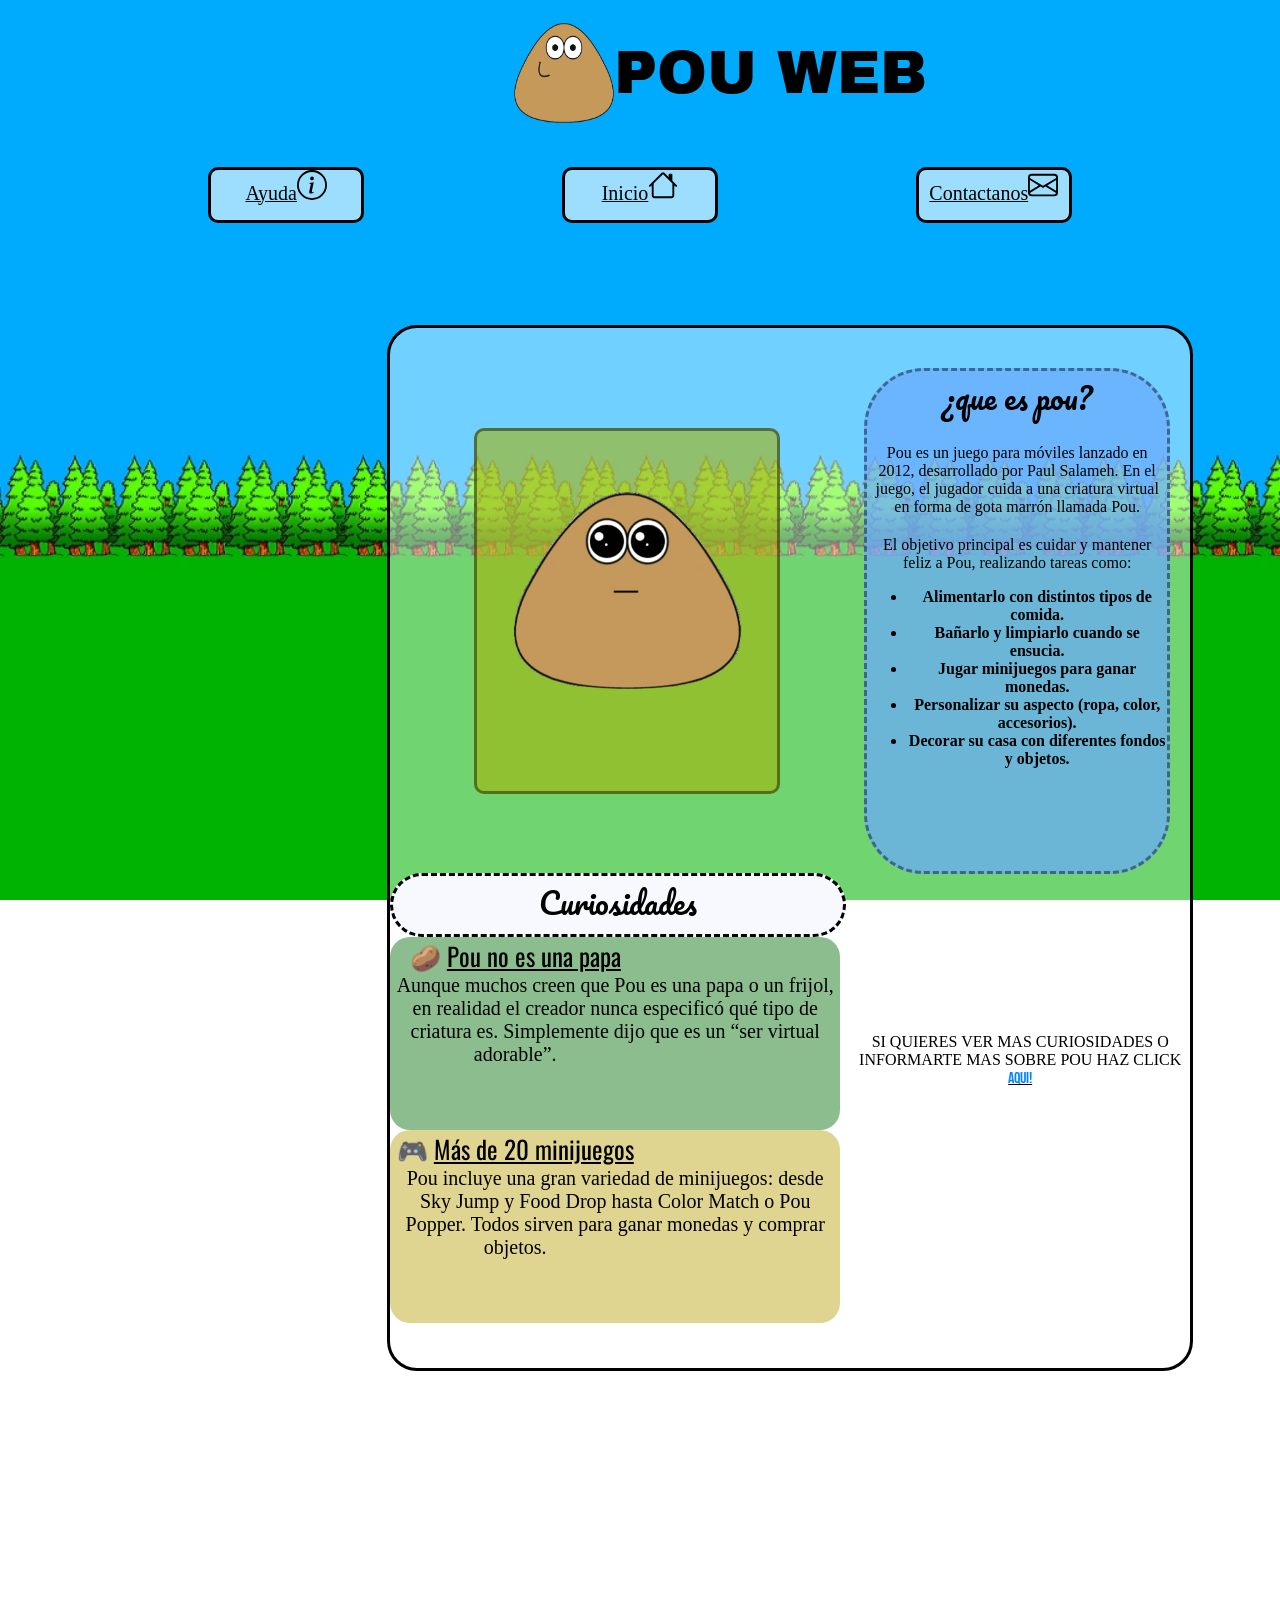
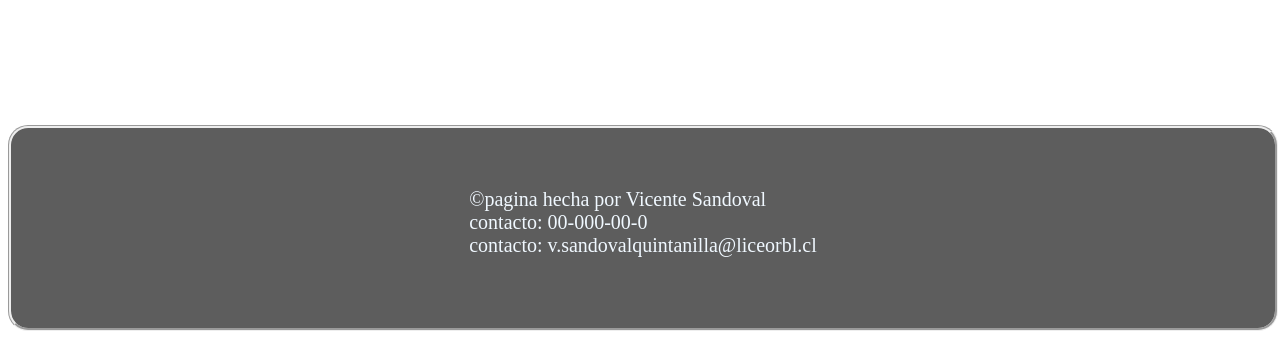
==== index.html @ 4351a05b "html vicente" ====
<!DOCTYPE html>
<html lang="es">
<head>
    <meta charset="UTF-8">
    <meta name="viewport" content="width=device-width, initial-scale=1.0">
    <meta name="author" content="Vicente Sandoval">
    <title>POU</title>
    
    <link rel="preconnect" href="https://fonts.googleapis.com">
    <link rel="preconnect" href="https://fonts.gstatic.com" crossorigin>
    <link href="https://fonts.googleapis.com/css2?family=Archivo+Black&display=swap" rel="stylesheet">
    <link rel="stylesheet" href="https://fonts.googleapis.com/css2?family=Material+Symbols+Outlined:opsz,wght,FILL,GRAD@20..48,100..700,0..1,-50..200&icon_names=help" />
    <link href="https://fonts.googleapis.com/css2?family=Pacifico&family=Sour+Gummy:ital,wght@0,100..900;1,100..900&display=swap" rel="stylesheet">
    <link href="https://fonts.googleapis.com/css2?family=Oswald:wght@200..700&display=swap" rel="stylesheet">
    <link href="https://fonts.googleapis.com/css2?family=Bebas+Neue&display=swap" rel="stylesheet">




    <link rel="stylesheet" href="css/estilo.css">
    


</head>
<body style="background-image: url(img/paginapou.jpg);background-size: cover;
    background-attachment: fixed ">
    <header>
        <div class="header1">
            <img src="img/pou.png" alt="pou" width="100" height="100">
            <div class="archivo-black-regular">POU WEB</div>
        </div>

    </header>
    <nav>
        <menu>
           <div id="div1"><a href="#"><span class="navs">Ayuda</span><svg xmlns="http://www.w3.org/2000/svg" width="3rem" height="3rem" fill="currentColor" class="bi bi-info-circle" viewBox="0 0 16 16">
            <path d="M8 15A7 7 0 1 1 8 1a7 7 0 0 1 0 14m0 1A8 8 0 1 0 8 0a8 8 0 0 0 0 16"/>
            <path d="m8.93 6.588-2.29.287-.082.38.45.083c.294.07.352.176.288.469l-.738 3.468c-.194.897.105 1.319.808 1.319.545 0 1.178-.252 1.465-.598l.088-.416c-.2.176-.492.246-.686.246-.275 0-.375-.193-.304-.533zM9 4.5a1 1 0 1 1-2 0 1 1 0 0 1 2 0"/>
                </svg></div></a>
            <div id="div2"><a href="#"><span class="navs">Inicio</span><svg xmlns="http://www.w3.org/2000/svg" width="3rem" height="3rem" fill="currentColor" class="bi bi-house" viewBox="0 0 16 16">
                <path d="M8.707 1.5a1 1 0 0 0-1.414 0L.646 8.146a.5.5 0 0 0 .708.708L2 8.207V13.5A1.5 1.5 0 0 0 3.5 15h9a1.5 1.5 0 0 0 1.5-1.5V8.207l.646.647a.5.5 0 0 0 .708-.708L13 5.793V2.5a.5.5 0 0 0-.5-.5h-1a.5.5 0 0 0-.5.5v1.293zM13 7.207V13.5a.5.5 0 0 1-.5.5h-9a.5.5 0 0 1-.5-.5V7.207l5-5z"/>
              </svg></a></div>
            <div id="div3"><a href="#"><span class="navs">Contactanos</span><svg xmlns="http://www.w3.org/2000/svg" width="3rem" height="3rem" fill="currentColor" class="bi bi-envelope" viewBox="0 0 16 16">
                <path d="M0 4a2 2 0 0 1 2-2h12a2 2 0 0 1 2 2v8a2 2 0 0 1-2 2H2a2 2 0 0 1-2-2zm2-1a1 1 0 0 0-1 1v.217l7 4.2 7-4.2V4a1 1 0 0 0-1-1zm13 2.383-4.708 2.825L15 11.105zm-.034 6.876-5.64-3.471L8 9.583l-1.326-.795-5.64 3.47A1 1 0 0 0 2 13h12a1 1 0 0 0 .966-.741M1 11.105l4.708-2.897L1 5.383z"/>
              </svg></a></div> 
        </menu>
       
        
    </nav>
    <main>
        <section>
            <div class="principal">
                <div id="parte1medio">
                    <div id="parte1">

                        <div id="imagenpou">
                            <img src="img/PouTriste.png" alt="pou" style="width: 23rem; height: 20rem;">
                        </div>

                    </div>
                    <div id="parte2">

                        <span class="pacifico-regular">¿que es pou?</span>
                        <span style="padding-top: 2rem;">Pou es un juego para móviles lanzado en 2012, desarrollado por Paul Salameh. En el juego, el jugador cuida a una criatura virtual en forma de gota marrón llamada Pou.</span>
                        <span style="padding-top: 2rem;">El objetivo principal es cuidar y mantener feliz a Pou, realizando tareas como:</span>
                        <div id="lista">
                            <ul>
                                <li><b>Alimentarlo con distintos tipos de comida.</b></li>
                                <li><b>Bañarlo y limpiarlo cuando se ensucia.</b></li>
                                <li><b>Jugar minijuegos para ganar monedas.</b></li>
                                <li><b>Personalizar su aspecto (ropa, color, accesorios).</b></li>
                                <li><b>Decorar su casa con diferentes fondos y objetos.</b></li>
                            </ul>
                        </div>
                    </div>
                </div>
                <div id="parte2medio">
                    <div id="parte1medio2">
                        <div id="curiosidadDisenio"><span class="pacifico-regular">Curiosidades</span></div>
                        
                        <div id="curiosidad1">
                            <span class="titulocuriosidad">🥔 <b style="text-decoration: underline;" class="oswald-uniquifier">Pou no es una papa</b></span>
                            <span class="letracuriosidad">Aunque muchos creen que Pou es una papa o un frijol, en realidad el creador nunca especificó qué tipo de criatura es. Simplemente dijo que es un “ser virtual adorable”.</span>
                        </div>
                        <div id="curiosidad2">
                            <span class="titulocuriosidad">🎮 <b style="text-decoration: underline;" class="oswald-uniquifier">Más de 20 minijuegos</b></span>
                            <span class="letracuriosidad">Pou incluye una gran variedad de minijuegos: desde Sky Jump y Food Drop hasta Color Match o Pou Popper. Todos sirven para ganar monedas y comprar objetos.</span>
                        </div>
                    </div>
                   
                </div>
                <div id="parte1medio3">
                    <span class="otrapagina" >SI QUIERES VER MAS CURIOSIDADES O INFORMARTE MAS SOBRE POU HAZ CLICK <a href="#"><span class="bebas-neue-regular" style="color: rgb(0, 132, 255);">AQUI!</span></a></span>
                </div>
               

            </div>
        </section>
        
    </main>
    <aside></aside>


    <footer>
        <div class="footercosas">
            <span>&copy;pagina hecha por Vicente Sandoval</span>
            <span>contacto: 00-000-00-0</span>
            <span>contacto: v.sandovalquintanilla@liceorbl.cl</span>
            
        </div>
    </footer>

</body>
</html>
---- css/estilo.css ----
html { Font-size: 62.5%; }
body { Font-size: 16px;}

.archivo-black-regular {
    font-family: "Archivo Black", sans-serif;
    font-weight: 400;
    font-style: normal;
    font-size: 6rem;
   
}

.pacifico-regular {
    font-family: "Pacifico", cursive;
    font-weight: 400;
    font-style: normal;
    font-size: 3rem;
}

.oswald-uniquifier {
    font-family: "Oswald", sans-serif;
    font-optical-sizing: auto;
    font-weight: 400;
    font-style: normal;
}

.bebas-neue-regular {
    font-family: "Bebas Neue", sans-serif;
    font-weight: 400;
    font-style: normal;
}





header{
    display: flex;
    width: 100%;
    background-color: rgba(0, 255, 255, 0);
    
}


.header1{
    padding-left: 40%;
    background-color: rgba(255, 255, 255, 0);
    display: flex;
    align-items: center;
    padding-top: 1.5rem;
    
}

nav{
    padding-top: 2.5rem;
    width: 100%;
    background-color: rgba(255, 0, 0, 0);
    display: flex;
    
    
}
.navs{
    font-size: 2rem
}

menu{
    display: flex;
    background-color: #ff000000;
    padding: 0.25rem;
    overflow-y: scroll;
    justify-content: center;
    flex-direction:row;
    justify-content:space-evenly;
    width: 100%;
    border-radius: 10rem;
    height: 6rem;
    
}

#div1{
    background-color: rgba(255, 255, 255, 0.616);
    height: 5rem;
    width: 15rem;
    text-align: center;
    border-radius: 1rem;
    border-style: solid;
}
#div2{
    background-color: rgba(255, 255, 255, 0.616);
    height: 5rem;
    width: 15rem;
    text-align: center;
    border-radius: 1rem;
    border-style: solid;
}
#div3{
    background-color: rgba(255, 255, 255, 0.616);
    height: 5rem;
    width: 15rem;
    text-align: center; 
    border-radius: 1rem;
    border-style: solid;
}


#div1:hover{
    transition: transform 0.1s ease-in-out;
    transform: scale(1.1);
}


#div2:hover{
    transition: transform 0.1s ease-in-out;
    transform: scale(1.1);
}

#div3:hover{
    transition: transform 0.1s ease-in-out;
    transform: scale(1.1);
} 

a:focus{
    color: red;
    
}

a{
    color: black;
}

main{
    width: 100%;
    height: 140rem;
}

.principal{

    background-color: rgba(255, 255, 255, 0.438);
    padding-top: 4rem;
    width: 80rem;
    height: 100rem;
    margin-left: 30%;
    margin-top: 8rem;
    text-align: center;
    border-radius: 3rem;
    border-style: solid ;
    
}

#parte1medio{
    background-color: rgba(0, 0, 255, 0);
    width: 100%;
    height: 50.5rem;
    display: flex;
    flex-direction: row;
    justify-content: space-between;
}

#parte2medio{
    background-color: rgba(0, 255, 255, 0);
    height: 45rem;
    width: 45rem;

}
#parte1medio3{
    background-color: rgba(255, 235, 205, 0);
    height: 40rem;
    width: 35rem;
    margin-left: 45.5rem;
    margin-top: -35rem;
    padding-top: 6rem;
}

#parte1medio2{
    background-color: rgba(240, 255, 255, 0);
    width: 45rem;
    height: 45rem;
    display: flex;
    flex-direction: column;
    border-radius: 4rem;

}
#curiosidadDisenio{
    background-color:ghostwhite;
    height: 6rem;
    width:45rem ;
    border-radius: 20rem;
    border-style: dashed;
}

#parte2medio2{
    background-color: burlywood;
    width: 40rem;
    height: 40rem;

}
#curiosidad1{
    background-color: rgba(2, 109, 7, 0.452);
    width: 45rem;
    height: 20rem;
    border-radius: 2rem;

}
#curiosidad2{
    background-color: rgba(184, 156, 0, 0.432);
    width: 45rem;
    height: 20rem;
    border-radius: 2rem;

}

#parte1{
    background-color: rgba(94, 255, 0, 0);
    width: 48rem;
    height: 60rem;
    display: flex;
    justify-content: center;
}

#parte2{
    background-color: rgba(106, 171, 255, 0.719);
    width: 30rem;
    height: 50rem;
    display: flex;
    flex-direction: column;
    border-radius: 6rem;
    margin-right: 2rem;
    border-style:dashed;
    border-color: rgba(0, 0, 0, 0.425);
}

#lista{
    background-color: rgba(0, 255, 170, 0);
    width: 30rem;
    height: 30rem;
}

#imagenpou{
    background-color: rgba(167, 179, 8, 0.589);
    width: 30rem ;
    height: 30rem;
    margin-top: 6rem;
    padding-top: 6rem;
    border-radius: 1rem;
    border-style: solid;
    border-color: rgba(0, 0, 0, 0.425);

}

.titulocuriosidad{
    font-size: 2.5rem;
    padding-right: 20rem;
}
.letracuriosidad{
    padding-right: 20rem;
    font-size: 2rem;
}


footer{

    background-color: rgba(43, 43, 43, 0.76);
    width: 100%;
    height: 20rem;
    border-radius: 2rem;
    border-style:groove;
    display: flex;
    justify-content: center;
    

}
.footercosas{
    color: aliceblue;
    padding-top: 6rem;
    display: flex;
    flex-direction: column;
    font-size: 2rem;
    
}


/* MEDIA QUERYS */

@media (max-width: 768px){
    
    main{
        width: 100%;
        
    }
    #parte2{
        width: 80rem;
        font-size: 2.5rem;
        height: 70rem;

    }
    nav{
        background-color: rgba(255, 238, 0, 0);
        width: 109rem;
        
    }
    #div1{
        font-size: 2.5rem;
        
    }
    #div2{
        font-size: 2.5rem;
    }
    #div3{
        font-size: 2.2rem;
    }


    .principal{
        width: 100rem;
        margin-left: 5rem;
        height: 250rem;

    }
    #parte1medio{
        height: 110rem;
        display: flex;
        flex-direction: column;
        
        align-items: center;
        width: 100rem;
    }

    #imagenpou{
        background-color: rgba(167, 179, 8, 0.589);
        width: 30rem ;
        height: 25rem;
        margin-top: 6rem;
        padding-top: 6rem;
        border-radius: 1rem;
        border-style: solid;
        border-color: rgba(0, 0, 0, 0.425);
    
    }
    
    
    .pacifico-regular{
        font-size: 4rem;
    }

    #parte2medio{
        background-color: rgba(127, 255, 212, 0);
        width: 100rem;
    }

    #parte1medio2{
        display: flex;
        align-items: center;
        width: 100rem;
        height: 70rem;
        background-color: rgba(127, 255, 212, 0);
    }

    #curiosidadDisenio{
        height: 10rem;
        margin-top: 2rem;
    }
    
    #curiosidad1{
        width: 70rem;
        height: 40rem;
        margin-top: 2rem;
        
    }

    #curiosidad2{
        width: 70rem;
        height: 40rem;
        margin-top: 2rem;
    }

    .letracuriosidad{
        padding-right: 20rem;
        font-size: 3rem;
    }
    .titulocuriosidad{
        font-size: 4rem;
        padding-right: 20rem;
    }






    #parte1medio3{
        background-color: rgba(255, 235, 205, 0);
        height: 40rem;
        width: 35rem;
        margin-left: 30rem;
        margin-top: 35rem;
        padding-top: 6rem;
    }

    .otrapagina{
        font-size:4rem
    }

    footer{
        margin-top: 140rem;
        width: 107rem;
    }
    .footercosas{
        font-size: 3rem;
    }
}


@media (max-width: 425px){

    main{
        width: 100%;
        
        
    }
    
    .principal{
        height: 430rem;
    }
    .archivo-black-regular{
        font-size: 10rem;
        
    }
    header{
        background-color: rgba(0, 0, 255, 0);
        width: 90rem;
        height: 20rem;
        
    }
    nav{
        background-color: rgba(13, 156, 156, 0);
        height: 50rem;
        margin-bottom: 10rem;
    }
    .navs{
        font-size: 7rem;
    }
    menu{
        background-color: rgba(247, 231, 0, 0);
        height: 55rem;
        display: flex;
        flex-direction: column;
        align-items: center;
    }
    #div1{
        margin-top: 5rem;
        font-size: 5rem;
        height: 20rem;
        width: 45rem;
        
        
        
        
    }

    #div1 > a{
        font-size: 5rem;
    }
    #div2{
        margin-top: 5rem;
        font-size: 5rem;
        height: 20rem;
        width: 45rem;
       
    }
    #div3{
        margin-top: 5rem;
        font-size: 5rem;
        height: 20rem;
        width: 45rem;
       
    }

    .pacifico-regular{
        font-size: 6rem;
    }
    
    #parte1medio{
        height: 180rem;
        display: flex;
        flex-direction: column;
        
        align-items: center;
        width: 100rem;
    }
    
    #parte2{
        width: 90rem;
        font-size: 3.7rem;
        height: 150rem;

    }

    
    #parte2medio{
    background-color: rgba(0, 255, 255, 0);
    height: 130rem;
    width: 100%;
    }

    #parte1medio2{
        background-color: rgba(222, 184, 135, 0);
        
        height: 180rem;
    }

    #curiosidadDisenio{
        height: 20rem;
        width: 70rem;
        
    }
    .pacifico-regular{
        font-size: 12rem;
    }

    #curiosidad1{
        width: 90rem;
        height: 70rem;
    }
    .titulocuriosidad{
        padding-right: 20rem;
        font-size: 8rem;
    }
    .letracuriosidad{
        padding-right: 20rem;
        font-size: 7rem;

    }

    #curiosidad2{
        width: 90rem;
        height: 75rem;
    }
    
    #parte1medio3{
        background-color: rgba(255, 235, 205, 0);
        height: 40rem;
        width: 90rem;
        margin-left: 5rem;
        margin-top: 50rem;
        padding-top: 6rem;
    }

    .otrapagina{
        font-size:8rem
    }

    footer{
        margin-top: 300rem;
        width: 107rem;
        height: 120rem;
    }
    .footercosas{
        padding-top: 50rem;
        font-size: 7rem;
        width: 107rem;
       
    }

    
}
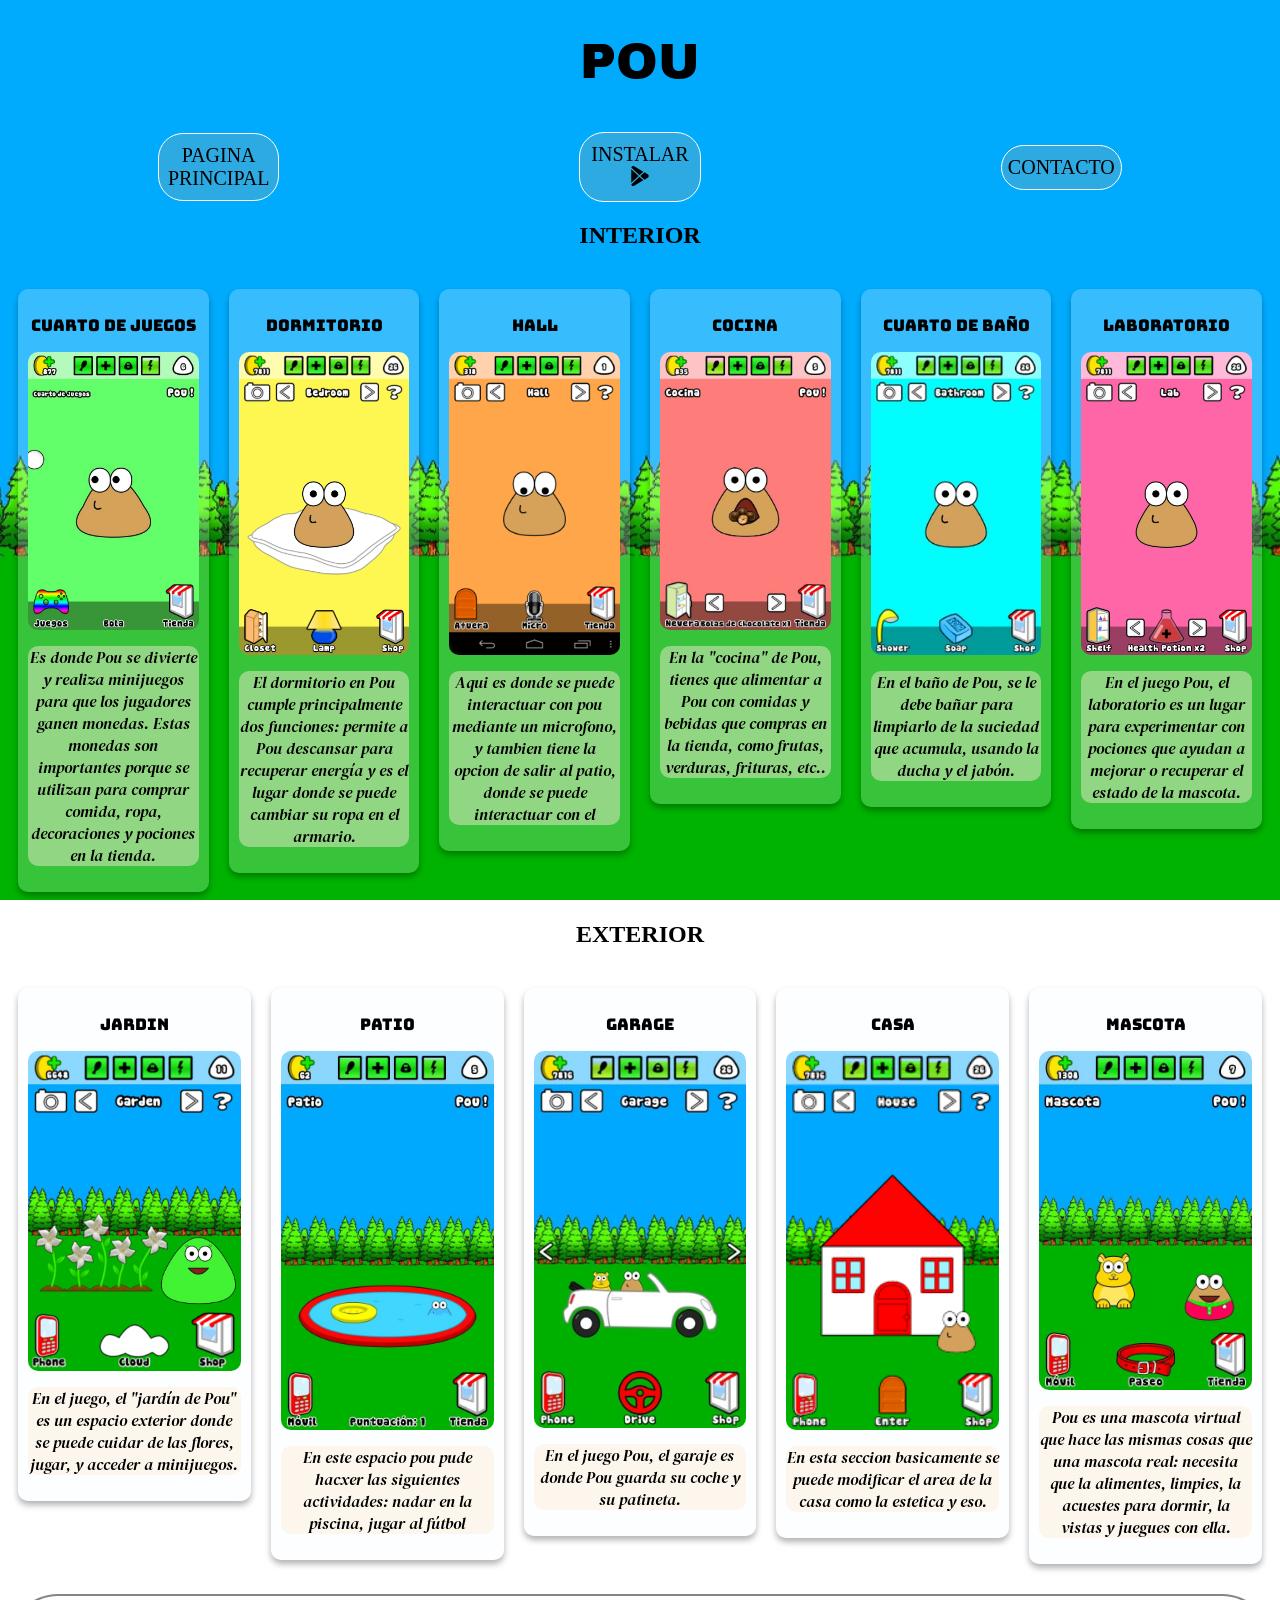
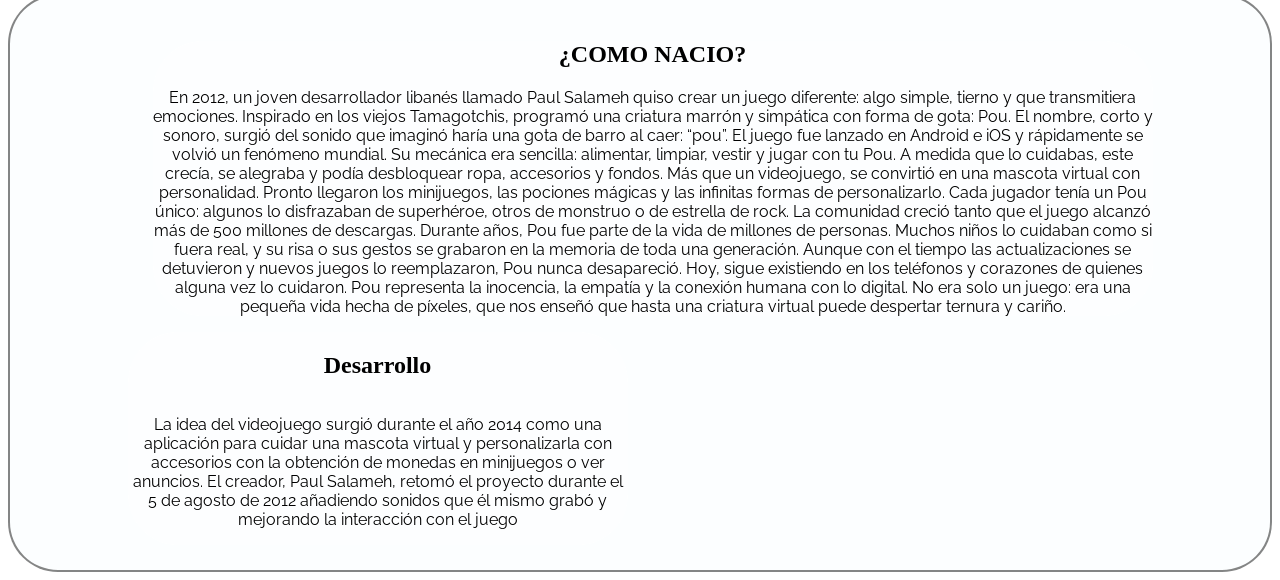
==== commit 7240d264: "Add files via upload" ====
--- a/index.html
+++ b/index.html
@@ -1,114 +1,132 @@
 <!DOCTYPE html>
-<html lang="es">
+<html lang="en">
 <head>
     <meta charset="UTF-8">
     <meta name="viewport" content="width=device-width, initial-scale=1.0">
-    <meta name="author" content="Vicente Sandoval">
-    <title>POU</title>
-    
     <link rel="preconnect" href="https://fonts.googleapis.com">
     <link rel="preconnect" href="https://fonts.gstatic.com" crossorigin>
     <link href="https://fonts.googleapis.com/css2?family=Archivo+Black&display=swap" rel="stylesheet">
-    <link rel="stylesheet" href="https://fonts.googleapis.com/css2?family=Material+Symbols+Outlined:opsz,wght,FILL,GRAD@20..48,100..700,0..1,-50..200&icon_names=help" />
-    <link href="https://fonts.googleapis.com/css2?family=Pacifico&family=Sour+Gummy:ital,wght@0,100..900;1,100..900&display=swap" rel="stylesheet">
-    <link href="https://fonts.googleapis.com/css2?family=Oswald:wght@200..700&display=swap" rel="stylesheet">
-    <link href="https://fonts.googleapis.com/css2?family=Bebas+Neue&display=swap" rel="stylesheet">
-
-
-
-
-    <link rel="stylesheet" href="css/estilo.css">
-    
-
-
+    <link rel="preconnect" href="https://fonts.googleapis.com">
+    <link rel="preconnect" href="https://fonts.gstatic.com" crossorigin>
+    <link href="https://fonts.googleapis.com/css2?family=DM+Serif+Display:ital@0;1&display=swap" rel="stylesheet">
+    <link rel="preconnect" href="https://fonts.googleapis.com">
+    <link rel="preconnect" href="https://fonts.gstatic.com" crossorigin>
+    <link href="https://fonts.googleapis.com/css2?family=Bungee&display=swap" rel="stylesheet">
+    <link rel="preconnect" href="https://fonts.googleapis.com">
+    <link rel="preconnect" href="https://fonts.gstatic.com" crossorigin>
+    <link href="https://fonts.googleapis.com/css2?family=Bungee&family=Momo+Signature&family=Raleway:ital,wght@0,100..900;1,100..900&display=swap" rel="stylesheet">
+    <link rel="stylesheet" href="css/style.css">
+    <title>Document</title>
 </head>
 <body style="background-image: url(img/paginapou.jpg);background-size: cover;
     background-attachment: fixed ">
     <header>
-        <div class="header1">
-            <img src="img/pou.png" alt="pou" width="100" height="100">
-            <div class="archivo-black-regular">POU WEB</div>
-        </div>
-
+        <h1 class="archivo-black-regular">POU</h1>
     </header>
     <nav>
-        <menu>
-           <div id="div1"><a href="#"><span class="navs">Ayuda</span><svg xmlns="http://www.w3.org/2000/svg" width="3rem" height="3rem" fill="currentColor" class="bi bi-info-circle" viewBox="0 0 16 16">
-            <path d="M8 15A7 7 0 1 1 8 1a7 7 0 0 1 0 14m0 1A8 8 0 1 0 8 0a8 8 0 0 0 0 16"/>
-            <path d="m8.93 6.588-2.29.287-.082.38.45.083c.294.07.352.176.288.469l-.738 3.468c-.194.897.105 1.319.808 1.319.545 0 1.178-.252 1.465-.598l.088-.416c-.2.176-.492.246-.686.246-.275 0-.375-.193-.304-.533zM9 4.5a1 1 0 1 1-2 0 1 1 0 0 1 2 0"/>
-                </svg></div></a>
-            <div id="div2"><a href="#"><span class="navs">Inicio</span><svg xmlns="http://www.w3.org/2000/svg" width="3rem" height="3rem" fill="currentColor" class="bi bi-house" viewBox="0 0 16 16">
-                <path d="M8.707 1.5a1 1 0 0 0-1.414 0L.646 8.146a.5.5 0 0 0 .708.708L2 8.207V13.5A1.5 1.5 0 0 0 3.5 15h9a1.5 1.5 0 0 0 1.5-1.5V8.207l.646.647a.5.5 0 0 0 .708-.708L13 5.793V2.5a.5.5 0 0 0-.5-.5h-1a.5.5 0 0 0-.5.5v1.293zM13 7.207V13.5a.5.5 0 0 1-.5.5h-9a.5.5 0 0 1-.5-.5V7.207l5-5z"/>
-              </svg></a></div>
-            <div id="div3"><a href="#"><span class="navs">Contactanos</span><svg xmlns="http://www.w3.org/2000/svg" width="3rem" height="3rem" fill="currentColor" class="bi bi-envelope" viewBox="0 0 16 16">
-                <path d="M0 4a2 2 0 0 1 2-2h12a2 2 0 0 1 2 2v8a2 2 0 0 1-2 2H2a2 2 0 0 1-2-2zm2-1a1 1 0 0 0-1 1v.217l7 4.2 7-4.2V4a1 1 0 0 0-1-1zm13 2.383-4.708 2.825L15 11.105zm-.034 6.876-5.64-3.471L8 9.583l-1.326-.795-5.64 3.47A1 1 0 0 0 2 13h12a1 1 0 0 0 .966-.741M1 11.105l4.708-2.897L1 5.383z"/>
-              </svg></a></div> 
-        </menu>
-       
-        
+        <div class="info">
+            <a href="balondeoro.html" id="uno" target="_blank">PAGINA PRINCIPAL</a>
+        </div>
+        <div class="info">
+            <a href="https://es.uefa.com/ballondor/news/029c-1e6c52ae67d8-f1edf98b3675-1000--revelados-los-nominados-al-balon-de-oro-2025/" id="dos" target="_blank">INSTALAR</a>
+            <svg xmlns="http://www.w3.org/2000/svg" width="20" height="20" fill="currentColor" class="bi bi-google-play" viewBox="0 0 16 16" class="svg">
+                <path d="M14.222 9.374c1.037-.61 1.037-2.137 0-2.748L11.528 5.04 8.32 8l3.207 2.96zm-3.595 2.116L7.583 8.68 1.03 14.73c.201 1.029 1.36 1.61 2.303 1.055zM1 13.396V2.603L6.846 8zM1.03 1.27l6.553 6.05 3.044-2.81L3.333.215C2.39-.341 1.231.24 1.03 1.27"/>
+            </svg>
+        </div>
+        <div class="info">
+            <a href="https://www.goal.com/es-cl/listados/womens-ballon-dor-2025-power-rankings/blt34d8939da84da433" id="tres" target="_blank">CONTACTO</a>
+        </div>
     </nav>
     <main>
         <section>
-            <div class="principal">
-                <div id="parte1medio">
-                    <div id="parte1">
-
-                        <div id="imagenpou">
-                            <img src="img/PouTriste.png" alt="pou" style="width: 23rem; height: 20rem;">
-                        </div>
-
-                    </div>
-                    <div id="parte2">
-
-                        <span class="pacifico-regular">¿que es pou?</span>
-                        <span style="padding-top: 2rem;">Pou es un juego para móviles lanzado en 2012, desarrollado por Paul Salameh. En el juego, el jugador cuida a una criatura virtual en forma de gota marrón llamada Pou.</span>
-                        <span style="padding-top: 2rem;">El objetivo principal es cuidar y mantener feliz a Pou, realizando tareas como:</span>
-                        <div id="lista">
-                            <ul>
-                                <li><b>Alimentarlo con distintos tipos de comida.</b></li>
-                                <li><b>Bañarlo y limpiarlo cuando se ensucia.</b></li>
-                                <li><b>Jugar minijuegos para ganar monedas.</b></li>
-                                <li><b>Personalizar su aspecto (ropa, color, accesorios).</b></li>
-                                <li><b>Decorar su casa con diferentes fondos y objetos.</b></li>
-                            </ul>
-                        </div>
-                    </div>
+            <h2>INTERIOR</h2>
+            <div class="divprincipal-container">
+                <div class="divsecundario">
+                    <p class="bungee">CUARTO DE JUEGOS</p>
+                    <img src="img/2e0db3e57bfdba576eac3ab056cc2b73.jpg" alt="Pou" class="imagen">
+                    <p class="italic">Es donde Pou se divierte y realiza minijuegos para que los jugadores ganen monedas. Estas monedas son importantes porque se utilizan para comprar comida, ropa, decoraciones y pociones en la tienda. </p>
                 </div>
-                <div id="parte2medio">
-                    <div id="parte1medio2">
-                        <div id="curiosidadDisenio"><span class="pacifico-regular">Curiosidades</span></div>
-                        
-                        <div id="curiosidad1">
-                            <span class="titulocuriosidad">🥔 <b style="text-decoration: underline;" class="oswald-uniquifier">Pou no es una papa</b></span>
-                            <span class="letracuriosidad">Aunque muchos creen que Pou es una papa o un frijol, en realidad el creador nunca especificó qué tipo de criatura es. Simplemente dijo que es un “ser virtual adorable”.</span>
-                        </div>
-                        <div id="curiosidad2">
-                            <span class="titulocuriosidad">🎮 <b style="text-decoration: underline;" class="oswald-uniquifier">Más de 20 minijuegos</b></span>
-                            <span class="letracuriosidad">Pou incluye una gran variedad de minijuegos: desde Sky Jump y Food Drop hasta Color Match o Pou Popper. Todos sirven para ganar monedas y comprar objetos.</span>
-                        </div>
-                    </div>
-                   
+                <div class="divsecundario">
+                    <p class="bungee">DORMITORIO</p>
+                    <img src="img/Poubedroom.webp" alt="Pou" class="imagen">
+                    <p class="italic">El dormitorio en Pou cumple principalmente dos funciones: permite a Pou descansar para recuperar energía y es el lugar donde se puede cambiar su ropa en el armario.</p>
                 </div>
-                <div id="parte1medio3">
-                    <span class="otrapagina" >SI QUIERES VER MAS CURIOSIDADES O INFORMARTE MAS SOBRE POU HAZ CLICK <a href="#"><span class="bebas-neue-regular" style="color: rgb(0, 132, 255);">AQUI!</span></a></span>
+                <div class="divsecundario">
+                    <p class="bungee">HALL</p>
+                    <img src="img/16047352-pou-android-the-hall-allows-you-to-use-the-microphone-to-speak-a.png" alt="Pou" class="imagen">
+                    <p class="italic">Aqui es donde se puede interactuar con pou mediante un microfono, y tambien tiene la opcion de salir al patio, donde se puede interactuar con el</p>
                 </div>
-               
-
+                <div class="divsecundario">
+                    <p class="bungee">COCINA</p>
+                    <img src="img/c5e75f83b7b725e6e0b3feeedbe4d7ef.jpg" alt="Pou" class="imagen">
+                    <p class="italic">En la "cocina" de Pou, tienes que alimentar a Pou con comidas y bebidas que compras en la tienda, como frutas, verduras, frituras, etc..</p>
+                </div>
+                <div class="divsecundario">
+                    <p class="bungee">CUARTO DE BAÑO</p>
+                    <img src="img/Poubathroom.webp" alt="Pou" class="imagen">
+                    <p class="italic">En el baño de Pou, se le debe bañar para limpiarlo de la suciedad que acumula, usando la ducha y el jabón.</p>
+                </div>
+                <div class="divsecundario">
+                    <p class="bungee">LABORATORIO</p>
+                    <img src="img/Poulab.webp" alt="Pou" class="imagen">
+                    <p class="italic">En el juego Pou, el laboratorio es un lugar para experimentar con pociones que ayudan a mejorar o recuperar el estado de la mascota. </p>
+                </div>
             </div>
         </section>
-        
+        <section>
+            <h2>EXTERIOR</h2>
+            <div class="divprincipal-container">
+                <div class="divsecundario">
+                    <p class="bungee">JARDIN</p>
+                    <img src="img/jardinpou.jpg" alt="Pou" class="imagen">
+                    <p class="italic"> En el juego, el "jardín de Pou" es un espacio exterior donde se puede cuidar de las flores, jugar, y acceder a minijuegos.</p>
+                </div>
+                <div class="divsecundario">
+                    <p class="bungee">PATIO</p>
+                    <img src="img/patiopou.jpg" alt="Pou" class="imagen">
+                    <p class="italic">En este espacio pou pude hacxer las siguientes actividades: nadar en la piscina, jugar al fútbol</p>
+                </div>
+                <div class="divsecundario">
+                    <p class="bungee">GARAGE</p>
+                    <img src="img/Pougarage.webp" alt="Pou" class="imagen">
+                    <p class="italic">En el juego Pou, el garaje es donde Pou guarda su coche y su patineta. </p>
+                </div>
+                <div class="divsecundario">
+                    <p class="bungee">CASA</p>
+                    <img src="img/casapou.png" alt="Pou" class="imagen">
+                    <p class="italic">En esta seccion basicamente se puede modificar el area de la casa como la estetica y eso.</p>
+                </div>
+                <div class="divsecundario">
+                    <p class="bungee">MASCOTA</p>
+                    <img src="img/mascotapou.jpg" alt="Pou" class="imagen">
+                    <p class="italic">Pou es una mascota virtual que hace las mismas cosas que una mascota real: necesita que la alimentes, limpies, la acuestes para dormir, la vistas y juegues con ella.</p>
+                </div>
+            </div>
+        </section>
+        <section>
+            <div class="infoadi">
+                <article>
+                    <div class="infoadentro">
+                        <h2>¿COMO NACIO?</h2>
+                        <p class="fuente">
+                            En 2012, un joven desarrollador libanés llamado Paul Salameh quiso crear un juego diferente: algo simple, tierno y que transmitiera emociones. Inspirado en los viejos Tamagotchis, programó una criatura marrón y simpática con forma de gota: Pou. El nombre, corto y sonoro, surgió del sonido que imaginó haría una gota de barro al caer: “pou”.
+
+El juego fue lanzado en Android e iOS y rápidamente se volvió un fenómeno mundial. Su mecánica era sencilla: alimentar, limpiar, vestir y jugar con tu Pou. A medida que lo cuidabas, este crecía, se alegraba y podía desbloquear ropa, accesorios y fondos. Más que un videojuego, se convirtió en una mascota virtual con personalidad.
+
+Pronto llegaron los minijuegos, las pociones mágicas y las infinitas formas de personalizarlo. Cada jugador tenía un Pou único: algunos lo disfrazaban de superhéroe, otros de monstruo o de estrella de rock. La comunidad creció tanto que el juego alcanzó más de 500 millones de descargas.
+
+Durante años, Pou fue parte de la vida de millones de personas. Muchos niños lo cuidaban como si fuera real, y su risa o sus gestos se grabaron en la memoria de toda una generación. Aunque con el tiempo las actualizaciones se detuvieron y nuevos juegos lo reemplazaron, Pou nunca desapareció.
+
+Hoy, sigue existiendo en los teléfonos y corazones de quienes alguna vez lo cuidaron. Pou representa la inocencia, la empatía y la conexión humana con lo digital. No era solo un juego: era una pequeña vida hecha de píxeles, que nos enseñó que hasta una criatura virtual puede despertar ternura y cariño.
+                        </p>
+                    </div>
+                    <div class="infoadentr">
+                        <h2>Desarrollo</h2>
+                        <p class="fuente">La idea del videojuego surgió durante el año 2014 como una aplicación para cuidar una mascota virtual y personalizarla con accesorios con la obtención de monedas en minijuegos o ver anuncios. El creador, Paul Salameh, retomó el proyecto durante el 5 de agosto de 2012 añadiendo sonidos que él mismo grabó y mejorando la interacción con el juego</p>
+                    </div>
+                </article>
+            </div>
+        </section>
     </main>
-    <aside></aside>
-
-
-    <footer>
-        <div class="footercosas">
-            <span>&copy;pagina hecha por Vicente Sandoval</span>
-            <span>contacto: 00-000-00-0</span>
-            <span>contacto: v.sandovalquintanilla@liceorbl.cl</span>
-            
-        </div>
-    </footer>
-
 </body>
 </html>
--- a/css/style.css
+++ b/css/style.css
@@ -0,0 +1,143 @@
+html { Font-size: 62.5%; }
+body { Font-size: 16px; }
+
+:root{
+    --hola: #ffffff;
+    --transnav: #b6a9873d;
+    --transnavho: #58918059;
+    --transnavhover: #000000;
+    --transparenciatarjet: 0 4px 6px rgba(0, 0, 0, 0.3);
+    --transtarjeta: rgba(240, 248, 255, 0.226);
+}
+
+nav {
+    display: flex;
+    justify-content: space-between;
+    align-items: center;
+}
+
+.info {
+    margin-top: 1rem;
+    margin-right: 15rem;
+    margin-left: 15rem;
+    justify-content: space-evenly;
+    background-color: var(--transnav);
+    border-radius: 2.5rem;
+    padding-top: 1rem;
+    padding-bottom: 1rem;
+    text-align: center;
+    border: 0.1px solid white;
+    flex: 1;
+    font-size: 2rem;
+}
+
+nav > div > a {
+    color: var(--transnavhover);
+    text-decoration: none;
+    transition: transform 0.3s ease;
+}
+
+nav > div > a:hover {
+    color: var(--transnavhover);
+    transform: scale(1.1);
+}
+
+.info:hover {
+    background-color: var(--transnavho);
+}
+
+.archivo-black-regular {
+    font-family: "Archivo Black", sans-serif;
+    font-weight: 400;
+    font-style: normal;
+    text-align: center;
+    font-size: 5rem;
+}
+
+.bungee {
+    font-family: "Bungee", sans-serif;
+    font-weight: 400;
+    font-style: normal;
+}
+  
+.divprincipal-container {
+    display: flex; 
+    flex-wrap: nowrap; 
+    justify-content: space-evenly; 
+    align-items: flex-start; 
+    margin-top: 2rem;
+}
+
+.divsecundario {
+    border-radius: 1rem;
+    padding: 1rem;
+    width: 25rem;
+    margin: 1rem;
+    margin-top: 2rem;
+    text-align: center;
+    box-shadow: var(--transparenciatarjet);
+    display: flex;
+    flex-direction: column; 
+    align-items: center; 
+    background-color: var(--transtarjeta);
+}
+
+.imagen {
+    width: 100%;
+    height: auto;
+    object-fit: cover; 
+    object-position: top; 
+    border-radius: 1rem;
+    max-height: 43rem;
+}
+
+.italic {
+    font-family: "DM Serif Display", serif;
+    font-weight: 400;
+    font-style: italic;
+    background-color: rgba(250, 235, 215, 0.459);
+    border-radius: 1rem;
+  }
+
+h2 {
+    text-align: center;
+}
+
+.infoadi{
+    background-color: var(--transtarjeta);
+    padding-top: 2.5rem;
+    padding-bottom: 2.5rem;
+    border-radius: 5rem;
+    border: 2px solid rgba(0, 0, 0, 0.479);
+    display: flex; 
+    flex-wrap: nowrap; 
+    justify-content: space-evenly; 
+    align-items: flex-start; 
+    margin-top: 2rem;
+}
+
+.infoadentro{
+    background-color: rgba(255, 255, 255, 0.61);
+    margin-left: 2.5rem;
+    border-radius: 5rem;
+    text-align: center;
+    width: 100rem;
+    align-items: flex-start;
+}
+
+.infoadentr {
+    background-color: rgba(255, 255, 255, 0.61);
+    margin-right: 2.5rem;
+    width: 50rem;
+    text-align: center;
+    border-radius: 5rem;
+    display: flex;
+    flex-direction: column; 
+    align-items: center; 
+}
+
+.fuente {
+    font-family: "Raleway", sans-serif;
+    font-optical-sizing: auto;
+    font-style: normal;
+  }
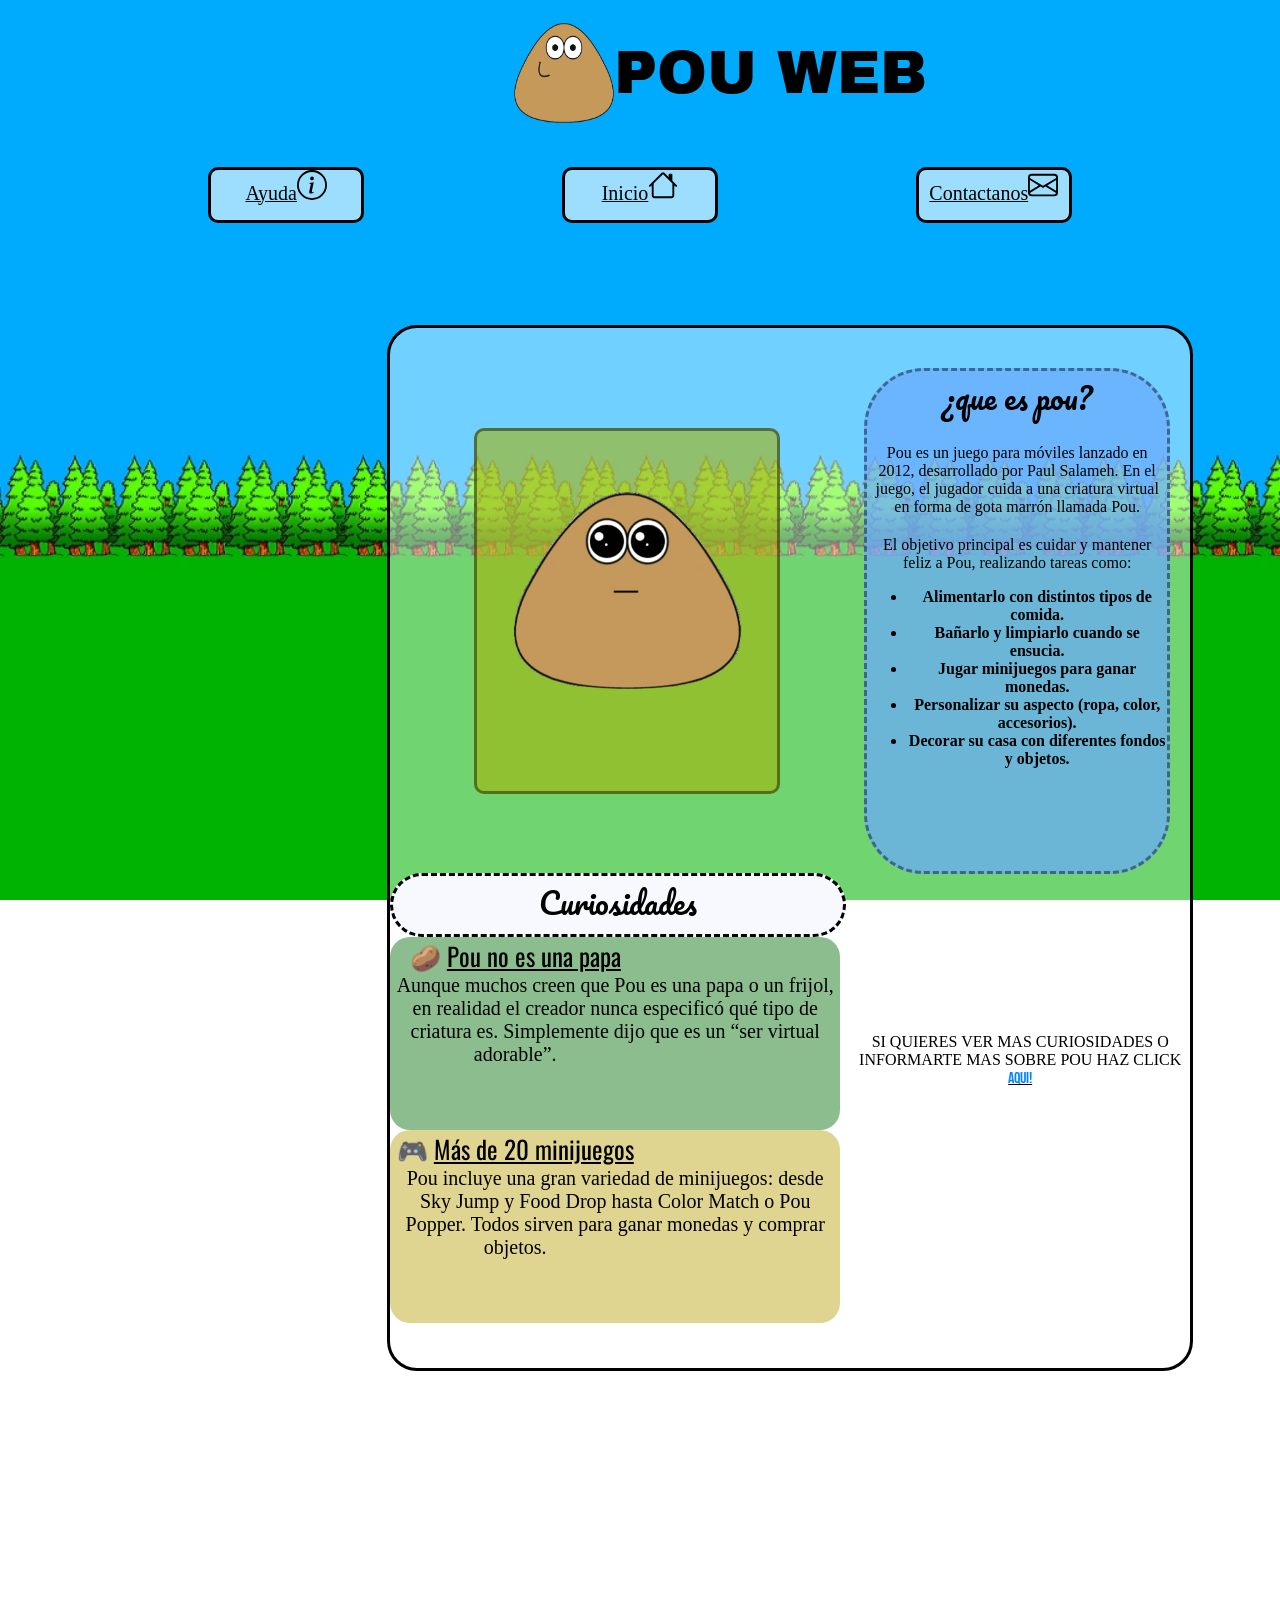
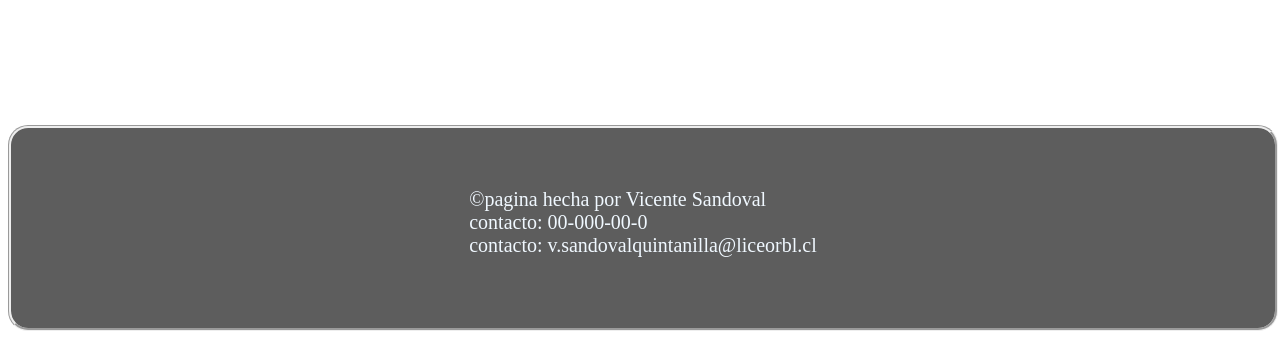
==== commit d534416f: "aaaa" ====
--- a/index.html
+++ b/index.html
@@ -1,132 +1,114 @@
 <!DOCTYPE html>
-<html lang="en">
+<html lang="es">
 <head>
     <meta charset="UTF-8">
     <meta name="viewport" content="width=device-width, initial-scale=1.0">
+    <meta name="author" content="Vicente Sandoval">
+    <title>POU</title>
+    
     <link rel="preconnect" href="https://fonts.googleapis.com">
     <link rel="preconnect" href="https://fonts.gstatic.com" crossorigin>
     <link href="https://fonts.googleapis.com/css2?family=Archivo+Black&display=swap" rel="stylesheet">
-    <link rel="preconnect" href="https://fonts.googleapis.com">
-    <link rel="preconnect" href="https://fonts.gstatic.com" crossorigin>
-    <link href="https://fonts.googleapis.com/css2?family=DM+Serif+Display:ital@0;1&display=swap" rel="stylesheet">
-    <link rel="preconnect" href="https://fonts.googleapis.com">
-    <link rel="preconnect" href="https://fonts.gstatic.com" crossorigin>
-    <link href="https://fonts.googleapis.com/css2?family=Bungee&display=swap" rel="stylesheet">
-    <link rel="preconnect" href="https://fonts.googleapis.com">
-    <link rel="preconnect" href="https://fonts.gstatic.com" crossorigin>
-    <link href="https://fonts.googleapis.com/css2?family=Bungee&family=Momo+Signature&family=Raleway:ital,wght@0,100..900;1,100..900&display=swap" rel="stylesheet">
-    <link rel="stylesheet" href="css/style.css">
-    <title>Document</title>
+    <link rel="stylesheet" href="https://fonts.googleapis.com/css2?family=Material+Symbols+Outlined:opsz,wght,FILL,GRAD@20..48,100..700,0..1,-50..200&icon_names=help" />
+    <link href="https://fonts.googleapis.com/css2?family=Pacifico&family=Sour+Gummy:ital,wght@0,100..900;1,100..900&display=swap" rel="stylesheet">
+    <link href="https://fonts.googleapis.com/css2?family=Oswald:wght@200..700&display=swap" rel="stylesheet">
+    <link href="https://fonts.googleapis.com/css2?family=Bebas+Neue&display=swap" rel="stylesheet">
+
+
+
+
+    <link rel="stylesheet" href="css/estilo.css">
+    
+
+
 </head>
 <body style="background-image: url(img/paginapou.jpg);background-size: cover;
     background-attachment: fixed ">
     <header>
-        <h1 class="archivo-black-regular">POU</h1>
+        <div class="header1">
+            <img src="img/pou.png" alt="pou" width="100" height="100">
+            <div class="archivo-black-regular">POU WEB</div>
+        </div>
+
     </header>
     <nav>
-        <div class="info">
-            <a href="balondeoro.html" id="uno" target="_blank">PAGINA PRINCIPAL</a>
-        </div>
-        <div class="info">
-            <a href="https://es.uefa.com/ballondor/news/029c-1e6c52ae67d8-f1edf98b3675-1000--revelados-los-nominados-al-balon-de-oro-2025/" id="dos" target="_blank">INSTALAR</a>
-            <svg xmlns="http://www.w3.org/2000/svg" width="20" height="20" fill="currentColor" class="bi bi-google-play" viewBox="0 0 16 16" class="svg">
-                <path d="M14.222 9.374c1.037-.61 1.037-2.137 0-2.748L11.528 5.04 8.32 8l3.207 2.96zm-3.595 2.116L7.583 8.68 1.03 14.73c.201 1.029 1.36 1.61 2.303 1.055zM1 13.396V2.603L6.846 8zM1.03 1.27l6.553 6.05 3.044-2.81L3.333.215C2.39-.341 1.231.24 1.03 1.27"/>
-            </svg>
-        </div>
-        <div class="info">
-            <a href="https://www.goal.com/es-cl/listados/womens-ballon-dor-2025-power-rankings/blt34d8939da84da433" id="tres" target="_blank">CONTACTO</a>
-        </div>
+        <menu>
+           <div id="div1"><a href="#"><span class="navs">Ayuda</span><svg xmlns="http://www.w3.org/2000/svg" width="3rem" height="3rem" fill="currentColor" class="bi bi-info-circle" viewBox="0 0 16 16">
+            <path d="M8 15A7 7 0 1 1 8 1a7 7 0 0 1 0 14m0 1A8 8 0 1 0 8 0a8 8 0 0 0 0 16"/>
+            <path d="m8.93 6.588-2.29.287-.082.38.45.083c.294.07.352.176.288.469l-.738 3.468c-.194.897.105 1.319.808 1.319.545 0 1.178-.252 1.465-.598l.088-.416c-.2.176-.492.246-.686.246-.275 0-.375-.193-.304-.533zM9 4.5a1 1 0 1 1-2 0 1 1 0 0 1 2 0"/>
+                </svg></div></a>
+            <div id="div2"><a href="#"><span class="navs">Inicio</span><svg xmlns="http://www.w3.org/2000/svg" width="3rem" height="3rem" fill="currentColor" class="bi bi-house" viewBox="0 0 16 16">
+                <path d="M8.707 1.5a1 1 0 0 0-1.414 0L.646 8.146a.5.5 0 0 0 .708.708L2 8.207V13.5A1.5 1.5 0 0 0 3.5 15h9a1.5 1.5 0 0 0 1.5-1.5V8.207l.646.647a.5.5 0 0 0 .708-.708L13 5.793V2.5a.5.5 0 0 0-.5-.5h-1a.5.5 0 0 0-.5.5v1.293zM13 7.207V13.5a.5.5 0 0 1-.5.5h-9a.5.5 0 0 1-.5-.5V7.207l5-5z"/>
+              </svg></a></div>
+            <div id="div3"><a href="#"><span class="navs">Contactanos</span><svg xmlns="http://www.w3.org/2000/svg" width="3rem" height="3rem" fill="currentColor" class="bi bi-envelope" viewBox="0 0 16 16">
+                <path d="M0 4a2 2 0 0 1 2-2h12a2 2 0 0 1 2 2v8a2 2 0 0 1-2 2H2a2 2 0 0 1-2-2zm2-1a1 1 0 0 0-1 1v.217l7 4.2 7-4.2V4a1 1 0 0 0-1-1zm13 2.383-4.708 2.825L15 11.105zm-.034 6.876-5.64-3.471L8 9.583l-1.326-.795-5.64 3.47A1 1 0 0 0 2 13h12a1 1 0 0 0 .966-.741M1 11.105l4.708-2.897L1 5.383z"/>
+              </svg></a></div> 
+        </menu>
+       
+        
     </nav>
     <main>
         <section>
-            <h2>INTERIOR</h2>
-            <div class="divprincipal-container">
-                <div class="divsecundario">
-                    <p class="bungee">CUARTO DE JUEGOS</p>
-                    <img src="img/2e0db3e57bfdba576eac3ab056cc2b73.jpg" alt="Pou" class="imagen">
-                    <p class="italic">Es donde Pou se divierte y realiza minijuegos para que los jugadores ganen monedas. Estas monedas son importantes porque se utilizan para comprar comida, ropa, decoraciones y pociones en la tienda. </p>
+            <div class="principal">
+                <div id="parte1medio">
+                    <div id="parte1">
+
+                        <div id="imagenpou">
+                            <img src="img/PouTriste.png" alt="pou" style="width: 23rem; height: 20rem;">
+                        </div>
+
+                    </div>
+                    <div id="parte2">
+
+                        <span class="pacifico-regular">¿que es pou?</span>
+                        <span style="padding-top: 2rem;">Pou es un juego para móviles lanzado en 2012, desarrollado por Paul Salameh. En el juego, el jugador cuida a una criatura virtual en forma de gota marrón llamada Pou.</span>
+                        <span style="padding-top: 2rem;">El objetivo principal es cuidar y mantener feliz a Pou, realizando tareas como:</span>
+                        <div id="lista">
+                            <ul>
+                                <li><b>Alimentarlo con distintos tipos de comida.</b></li>
+                                <li><b>Bañarlo y limpiarlo cuando se ensucia.</b></li>
+                                <li><b>Jugar minijuegos para ganar monedas.</b></li>
+                                <li><b>Personalizar su aspecto (ropa, color, accesorios).</b></li>
+                                <li><b>Decorar su casa con diferentes fondos y objetos.</b></li>
+                            </ul>
+                        </div>
+                    </div>
                 </div>
-                <div class="divsecundario">
-                    <p class="bungee">DORMITORIO</p>
-                    <img src="img/Poubedroom.webp" alt="Pou" class="imagen">
-                    <p class="italic">El dormitorio en Pou cumple principalmente dos funciones: permite a Pou descansar para recuperar energía y es el lugar donde se puede cambiar su ropa en el armario.</p>
+                <div id="parte2medio">
+                    <div id="parte1medio2">
+                        <div id="curiosidadDisenio"><span class="pacifico-regular">Curiosidades</span></div>
+                        
+                        <div id="curiosidad1">
+                            <span class="titulocuriosidad">🥔 <b style="text-decoration: underline;" class="oswald-uniquifier">Pou no es una papa</b></span>
+                            <span class="letracuriosidad">Aunque muchos creen que Pou es una papa o un frijol, en realidad el creador nunca especificó qué tipo de criatura es. Simplemente dijo que es un “ser virtual adorable”.</span>
+                        </div>
+                        <div id="curiosidad2">
+                            <span class="titulocuriosidad">🎮 <b style="text-decoration: underline;" class="oswald-uniquifier">Más de 20 minijuegos</b></span>
+                            <span class="letracuriosidad">Pou incluye una gran variedad de minijuegos: desde Sky Jump y Food Drop hasta Color Match o Pou Popper. Todos sirven para ganar monedas y comprar objetos.</span>
+                        </div>
+                    </div>
+                   
                 </div>
-                <div class="divsecundario">
-                    <p class="bungee">HALL</p>
-                    <img src="img/16047352-pou-android-the-hall-allows-you-to-use-the-microphone-to-speak-a.png" alt="Pou" class="imagen">
-                    <p class="italic">Aqui es donde se puede interactuar con pou mediante un microfono, y tambien tiene la opcion de salir al patio, donde se puede interactuar con el</p>
+                <div id="parte1medio3">
+                    <span class="otrapagina" >SI QUIERES VER MAS CURIOSIDADES O INFORMARTE MAS SOBRE POU HAZ CLICK <a href="#"><span class="bebas-neue-regular" style="color: rgb(0, 132, 255);">AQUI!</span></a></span>
                 </div>
-                <div class="divsecundario">
-                    <p class="bungee">COCINA</p>
-                    <img src="img/c5e75f83b7b725e6e0b3feeedbe4d7ef.jpg" alt="Pou" class="imagen">
-                    <p class="italic">En la "cocina" de Pou, tienes que alimentar a Pou con comidas y bebidas que compras en la tienda, como frutas, verduras, frituras, etc..</p>
-                </div>
-                <div class="divsecundario">
-                    <p class="bungee">CUARTO DE BAÑO</p>
-                    <img src="img/Poubathroom.webp" alt="Pou" class="imagen">
-                    <p class="italic">En el baño de Pou, se le debe bañar para limpiarlo de la suciedad que acumula, usando la ducha y el jabón.</p>
-                </div>
-                <div class="divsecundario">
-                    <p class="bungee">LABORATORIO</p>
-                    <img src="img/Poulab.webp" alt="Pou" class="imagen">
-                    <p class="italic">En el juego Pou, el laboratorio es un lugar para experimentar con pociones que ayudan a mejorar o recuperar el estado de la mascota. </p>
-                </div>
+               
+
             </div>
         </section>
-        <section>
-            <h2>EXTERIOR</h2>
-            <div class="divprincipal-container">
-                <div class="divsecundario">
-                    <p class="bungee">JARDIN</p>
-                    <img src="img/jardinpou.jpg" alt="Pou" class="imagen">
-                    <p class="italic"> En el juego, el "jardín de Pou" es un espacio exterior donde se puede cuidar de las flores, jugar, y acceder a minijuegos.</p>
-                </div>
-                <div class="divsecundario">
-                    <p class="bungee">PATIO</p>
-                    <img src="img/patiopou.jpg" alt="Pou" class="imagen">
-                    <p class="italic">En este espacio pou pude hacxer las siguientes actividades: nadar en la piscina, jugar al fútbol</p>
-                </div>
-                <div class="divsecundario">
-                    <p class="bungee">GARAGE</p>
-                    <img src="img/Pougarage.webp" alt="Pou" class="imagen">
-                    <p class="italic">En el juego Pou, el garaje es donde Pou guarda su coche y su patineta. </p>
-                </div>
-                <div class="divsecundario">
-                    <p class="bungee">CASA</p>
-                    <img src="img/casapou.png" alt="Pou" class="imagen">
-                    <p class="italic">En esta seccion basicamente se puede modificar el area de la casa como la estetica y eso.</p>
-                </div>
-                <div class="divsecundario">
-                    <p class="bungee">MASCOTA</p>
-                    <img src="img/mascotapou.jpg" alt="Pou" class="imagen">
-                    <p class="italic">Pou es una mascota virtual que hace las mismas cosas que una mascota real: necesita que la alimentes, limpies, la acuestes para dormir, la vistas y juegues con ella.</p>
-                </div>
-            </div>
-        </section>
-        <section>
-            <div class="infoadi">
-                <article>
-                    <div class="infoadentro">
-                        <h2>¿COMO NACIO?</h2>
-                        <p class="fuente">
-                            En 2012, un joven desarrollador libanés llamado Paul Salameh quiso crear un juego diferente: algo simple, tierno y que transmitiera emociones. Inspirado en los viejos Tamagotchis, programó una criatura marrón y simpática con forma de gota: Pou. El nombre, corto y sonoro, surgió del sonido que imaginó haría una gota de barro al caer: “pou”.
+        
+    </main>
+    <aside></aside>
 
-El juego fue lanzado en Android e iOS y rápidamente se volvió un fenómeno mundial. Su mecánica era sencilla: alimentar, limpiar, vestir y jugar con tu Pou. A medida que lo cuidabas, este crecía, se alegraba y podía desbloquear ropa, accesorios y fondos. Más que un videojuego, se convirtió en una mascota virtual con personalidad.
 
-Pronto llegaron los minijuegos, las pociones mágicas y las infinitas formas de personalizarlo. Cada jugador tenía un Pou único: algunos lo disfrazaban de superhéroe, otros de monstruo o de estrella de rock. La comunidad creció tanto que el juego alcanzó más de 500 millones de descargas.
+    <footer>
+        <div class="footercosas">
+            <span>&copy;pagina hecha por Vicente Sandoval</span>
+            <span>contacto: 00-000-00-0</span>
+            <span>contacto: v.sandovalquintanilla@liceorbl.cl</span>
+            
+        </div>
+    </footer>
 
-Durante años, Pou fue parte de la vida de millones de personas. Muchos niños lo cuidaban como si fuera real, y su risa o sus gestos se grabaron en la memoria de toda una generación. Aunque con el tiempo las actualizaciones se detuvieron y nuevos juegos lo reemplazaron, Pou nunca desapareció.
-
-Hoy, sigue existiendo en los teléfonos y corazones de quienes alguna vez lo cuidaron. Pou representa la inocencia, la empatía y la conexión humana con lo digital. No era solo un juego: era una pequeña vida hecha de píxeles, que nos enseñó que hasta una criatura virtual puede despertar ternura y cariño.
-                        </p>
-                    </div>
-                    <div class="infoadentr">
-                        <h2>Desarrollo</h2>
-                        <p class="fuente">La idea del videojuego surgió durante el año 2014 como una aplicación para cuidar una mascota virtual y personalizarla con accesorios con la obtención de monedas en minijuegos o ver anuncios. El creador, Paul Salameh, retomó el proyecto durante el 5 de agosto de 2012 añadiendo sonidos que él mismo grabó y mejorando la interacción con el juego</p>
-                    </div>
-                </article>
-            </div>
-        </section>
-    </main>
 </body>
 </html>
--- a/css/estilo.css
+++ b/css/estilo.css
@@ -0,0 +1,572 @@
+html { Font-size: 62.5%; }
+body { Font-size: 16px;}
+
+.archivo-black-regular {
+    font-family: "Archivo Black", sans-serif;
+    font-weight: 400;
+    font-style: normal;
+    font-size: 6rem;
+   
+}
+
+.pacifico-regular {
+    font-family: "Pacifico", cursive;
+    font-weight: 400;
+    font-style: normal;
+    font-size: 3rem;
+}
+
+.oswald-uniquifier {
+    font-family: "Oswald", sans-serif;
+    font-optical-sizing: auto;
+    font-weight: 400;
+    font-style: normal;
+}
+
+.bebas-neue-regular {
+    font-family: "Bebas Neue", sans-serif;
+    font-weight: 400;
+    font-style: normal;
+}
+
+
+
+
+
+header{
+    display: flex;
+    width: 100%;
+    background-color: rgba(0, 255, 255, 0);
+    
+}
+
+
+.header1{
+    padding-left: 40%;
+    background-color: rgba(255, 255, 255, 0);
+    display: flex;
+    align-items: center;
+    padding-top: 1.5rem;
+    
+}
+
+nav{
+    padding-top: 2.5rem;
+    width: 100%;
+    background-color: rgba(255, 0, 0, 0);
+    display: flex;
+    
+    
+}
+.navs{
+    font-size: 2rem
+}
+
+menu{
+    display: flex;
+    background-color: #ff000000;
+    padding: 0.25rem;
+    overflow-y: scroll;
+    justify-content: center;
+    flex-direction:row;
+    justify-content:space-evenly;
+    width: 100%;
+    border-radius: 10rem;
+    height: 6rem;
+    
+}
+
+#div1{
+    background-color: rgba(255, 255, 255, 0.616);
+    height: 5rem;
+    width: 15rem;
+    text-align: center;
+    border-radius: 1rem;
+    border-style: solid;
+}
+#div2{
+    background-color: rgba(255, 255, 255, 0.616);
+    height: 5rem;
+    width: 15rem;
+    text-align: center;
+    border-radius: 1rem;
+    border-style: solid;
+}
+#div3{
+    background-color: rgba(255, 255, 255, 0.616);
+    height: 5rem;
+    width: 15rem;
+    text-align: center; 
+    border-radius: 1rem;
+    border-style: solid;
+}
+
+
+#div1:hover{
+    transition: transform 0.1s ease-in-out;
+    transform: scale(1.1);
+}
+
+
+#div2:hover{
+    transition: transform 0.1s ease-in-out;
+    transform: scale(1.1);
+}
+
+#div3:hover{
+    transition: transform 0.1s ease-in-out;
+    transform: scale(1.1);
+} 
+
+a:focus{
+    color: red;
+    
+}
+
+a{
+    color: black;
+}
+
+main{
+    width: 100%;
+    height: 140rem;
+}
+
+.principal{
+
+    background-color: rgba(255, 255, 255, 0.438);
+    padding-top: 4rem;
+    width: 80rem;
+    height: 100rem;
+    margin-left: 30%;
+    margin-top: 8rem;
+    text-align: center;
+    border-radius: 3rem;
+    border-style: solid ;
+    
+}
+
+#parte1medio{
+    background-color: rgba(0, 0, 255, 0);
+    width: 100%;
+    height: 50.5rem;
+    display: flex;
+    flex-direction: row;
+    justify-content: space-between;
+}
+
+#parte2medio{
+    background-color: rgba(0, 255, 255, 0);
+    height: 45rem;
+    width: 45rem;
+
+}
+#parte1medio3{
+    background-color: rgba(255, 235, 205, 0);
+    height: 40rem;
+    width: 35rem;
+    margin-left: 45.5rem;
+    margin-top: -35rem;
+    padding-top: 6rem;
+}
+
+.parte1medio3 .otrapagina{
+    font-size: 10rem;
+    color: aquamarine;
+}
+#parte1medio2{
+    background-color: rgba(240, 255, 255, 0);
+    width: 45rem;
+    height: 45rem;
+    display: flex;
+    flex-direction: column;
+    border-radius: 4rem;
+
+}
+#curiosidadDisenio{
+    background-color:ghostwhite;
+    height: 6rem;
+    width:45rem ;
+    border-radius: 20rem;
+    border-style: dashed;
+}
+
+#parte2medio2{
+    background-color: burlywood;
+    width: 40rem;
+    height: 40rem;
+
+}
+#curiosidad1{
+    background-color: rgba(2, 109, 7, 0.452);
+    width: 45rem;
+    height: 20rem;
+    border-radius: 2rem;
+
+}
+#curiosidad2{
+    background-color: rgba(184, 156, 0, 0.432);
+    width: 45rem;
+    height: 20rem;
+    border-radius: 2rem;
+
+}
+
+#parte1{
+    background-color: rgba(94, 255, 0, 0);
+    width: 48rem;
+    height: 60rem;
+    display: flex;
+    justify-content: center;
+}
+
+#parte2{
+    background-color: rgba(106, 171, 255, 0.719);
+    width: 30rem;
+    height: 50rem;
+    display: flex;
+    flex-direction: column;
+    border-radius: 6rem;
+    margin-right: 2rem;
+    border-style:dashed;
+    border-color: rgba(0, 0, 0, 0.425);
+}
+
+#lista{
+    background-color: rgba(0, 255, 170, 0);
+    width: 30rem;
+    height: 30rem;
+}
+
+#imagenpou{
+    background-color: rgba(167, 179, 8, 0.589);
+    width: 30rem ;
+    height: 30rem;
+    margin-top: 6rem;
+    padding-top: 6rem;
+    border-radius: 1rem;
+    border-style: solid;
+    border-color: rgba(0, 0, 0, 0.425);
+
+}
+
+.titulocuriosidad{
+    font-size: 2.5rem;
+    padding-right: 20rem;
+}
+.letracuriosidad{
+    padding-right: 20rem;
+    font-size: 2rem;
+}
+
+
+footer{
+
+    background-color: rgba(43, 43, 43, 0.76);
+    width: 100%;
+    height: 20rem;
+    border-radius: 2rem;
+    border-style:groove;
+    display: flex;
+    justify-content: center;
+    
+
+}
+.footercosas{
+    color: aliceblue;
+    padding-top: 6rem;
+    display: flex;
+    flex-direction: column;
+    font-size: 2rem;
+    
+}
+
+
+/* MEDIA QUERYS */
+
+@media (max-width: 768px){
+    
+    main{
+        width: 100%;
+        
+    }
+    #parte2{
+        width: 80rem;
+        font-size: 2.5rem;
+        height: 70rem;
+
+    }
+    nav{
+        background-color: rgba(255, 238, 0, 0);
+        width: 109rem;
+        
+    }
+    #div1{
+        font-size: 2.5rem;
+        
+    }
+    #div2{
+        font-size: 2.5rem;
+    }
+    #div3{
+        font-size: 2.2rem;
+    }
+
+
+    .principal{
+        width: 100rem;
+        margin-left: 5rem;
+        height: 250rem;
+
+    }
+    #parte1medio{
+        height: 110rem;
+        display: flex;
+        flex-direction: column;
+        
+        align-items: center;
+        width: 100rem;
+    }
+
+    #imagenpou{
+        background-color: rgba(167, 179, 8, 0.589);
+        width: 30rem ;
+        height: 25rem;
+        margin-top: 6rem;
+        padding-top: 6rem;
+        border-radius: 1rem;
+        border-style: solid;
+        border-color: rgba(0, 0, 0, 0.425);
+    
+    }
+    
+    
+    .pacifico-regular{
+        font-size: 4rem;
+    }
+
+    #parte2medio{
+        background-color: rgba(127, 255, 212, 0);
+        width: 100rem;
+    }
+
+    #parte1medio2{
+        display: flex;
+        align-items: center;
+        width: 100rem;
+        height: 70rem;
+        background-color: rgba(127, 255, 212, 0);
+    }
+
+    #curiosidadDisenio{
+        height: 10rem;
+        margin-top: 2rem;
+    }
+    
+    #curiosidad1{
+        width: 70rem;
+        height: 40rem;
+        margin-top: 2rem;
+        
+    }
+
+    #curiosidad2{
+        width: 70rem;
+        height: 40rem;
+        margin-top: 2rem;
+    }
+
+    .letracuriosidad{
+        padding-right: 20rem;
+        font-size: 3rem;
+    }
+    .titulocuriosidad{
+        font-size: 4rem;
+        padding-right: 20rem;
+    }
+
+
+
+
+
+
+    #parte1medio3{
+        background-color: rgba(255, 235, 205, 0);
+        height: 40rem;
+        width: 35rem;
+        margin-left: 30rem;
+        margin-top: 35rem;
+        padding-top: 6rem;
+    }
+
+    .otrapagina{
+        font-size:4rem
+    }
+
+    footer{
+        margin-top: 140rem;
+        width: 107rem;
+    }
+    .footercosas{
+        font-size: 3rem;
+    }
+}
+
+
+@media (max-width: 425px){
+
+    main{
+        width: 100%;
+        
+        
+    }
+    
+    .principal{
+        height: 430rem;
+    }
+    .archivo-black-regular{
+        font-size: 10rem;
+        
+    }
+    header{
+        background-color: rgba(0, 0, 255, 0);
+        width: 90rem;
+        height: 20rem;
+        
+    }
+    nav{
+        background-color: rgba(13, 156, 156, 0);
+        height: 50rem;
+        margin-bottom: 10rem;
+    }
+    .navs{
+        font-size: 7rem;
+    }
+    menu{
+        background-color: rgba(247, 231, 0, 0);
+        height: 55rem;
+        display: flex;
+        flex-direction: column;
+        align-items: center;
+    }
+    #div1{
+        margin-top: 5rem;
+        font-size: 5rem;
+        height: 20rem;
+        width: 45rem;
+        
+        
+        
+        
+    }
+
+    #div1 > a{
+        font-size: 5rem;
+    }
+    #div2{
+        margin-top: 5rem;
+        font-size: 5rem;
+        height: 20rem;
+        width: 45rem;
+       
+    }
+    #div3{
+        margin-top: 5rem;
+        font-size: 5rem;
+        height: 20rem;
+        width: 45rem;
+       
+    }
+
+    .pacifico-regular{
+        font-size: 6rem;
+    }
+    
+    #parte1medio{
+        height: 180rem;
+        display: flex;
+        flex-direction: column;
+        
+        align-items: center;
+        width: 100rem;
+    }
+    
+    #parte2{
+        width: 90rem;
+        font-size: 3.7rem;
+        height: 150rem;
+
+    }
+
+    
+    #parte2medio{
+    background-color: rgba(0, 255, 255, 0);
+    height: 130rem;
+    width: 100%;
+    }
+
+    #parte1medio2{
+        background-color: rgba(222, 184, 135, 0);
+        
+        height: 180rem;
+    }
+
+    #curiosidadDisenio{
+        height: 20rem;
+        width: 70rem;
+        
+    }
+    .pacifico-regular{
+        font-size: 12rem;
+    }
+
+    #curiosidad1{
+        width: 90rem;
+        height: 70rem;
+    }
+    .titulocuriosidad{
+        padding-right: 20rem;
+        font-size: 8rem;
+    }
+    .letracuriosidad{
+        padding-right: 20rem;
+        font-size: 7rem;
+
+    }
+
+    #curiosidad2{
+        width: 90rem;
+        height: 75rem;
+    }
+    
+    #parte1medio3{
+        background-color: rgba(255, 235, 205, 0);
+        height: 40rem;
+        width: 90rem;
+        margin-left: 5rem;
+        margin-top: 50rem;
+        padding-top: 6rem;
+    }
+
+
+    
+    .otrapagina{
+        font-size:8rem
+    }
+
+    footer{
+        margin-top: 300rem;
+        width: 107rem;
+        height: 120rem;
+    }
+    .footercosas{
+        padding-top: 50rem;
+        font-size: 7rem;
+        width: 107rem;
+       
+    }
+
+    
+}
+
+
